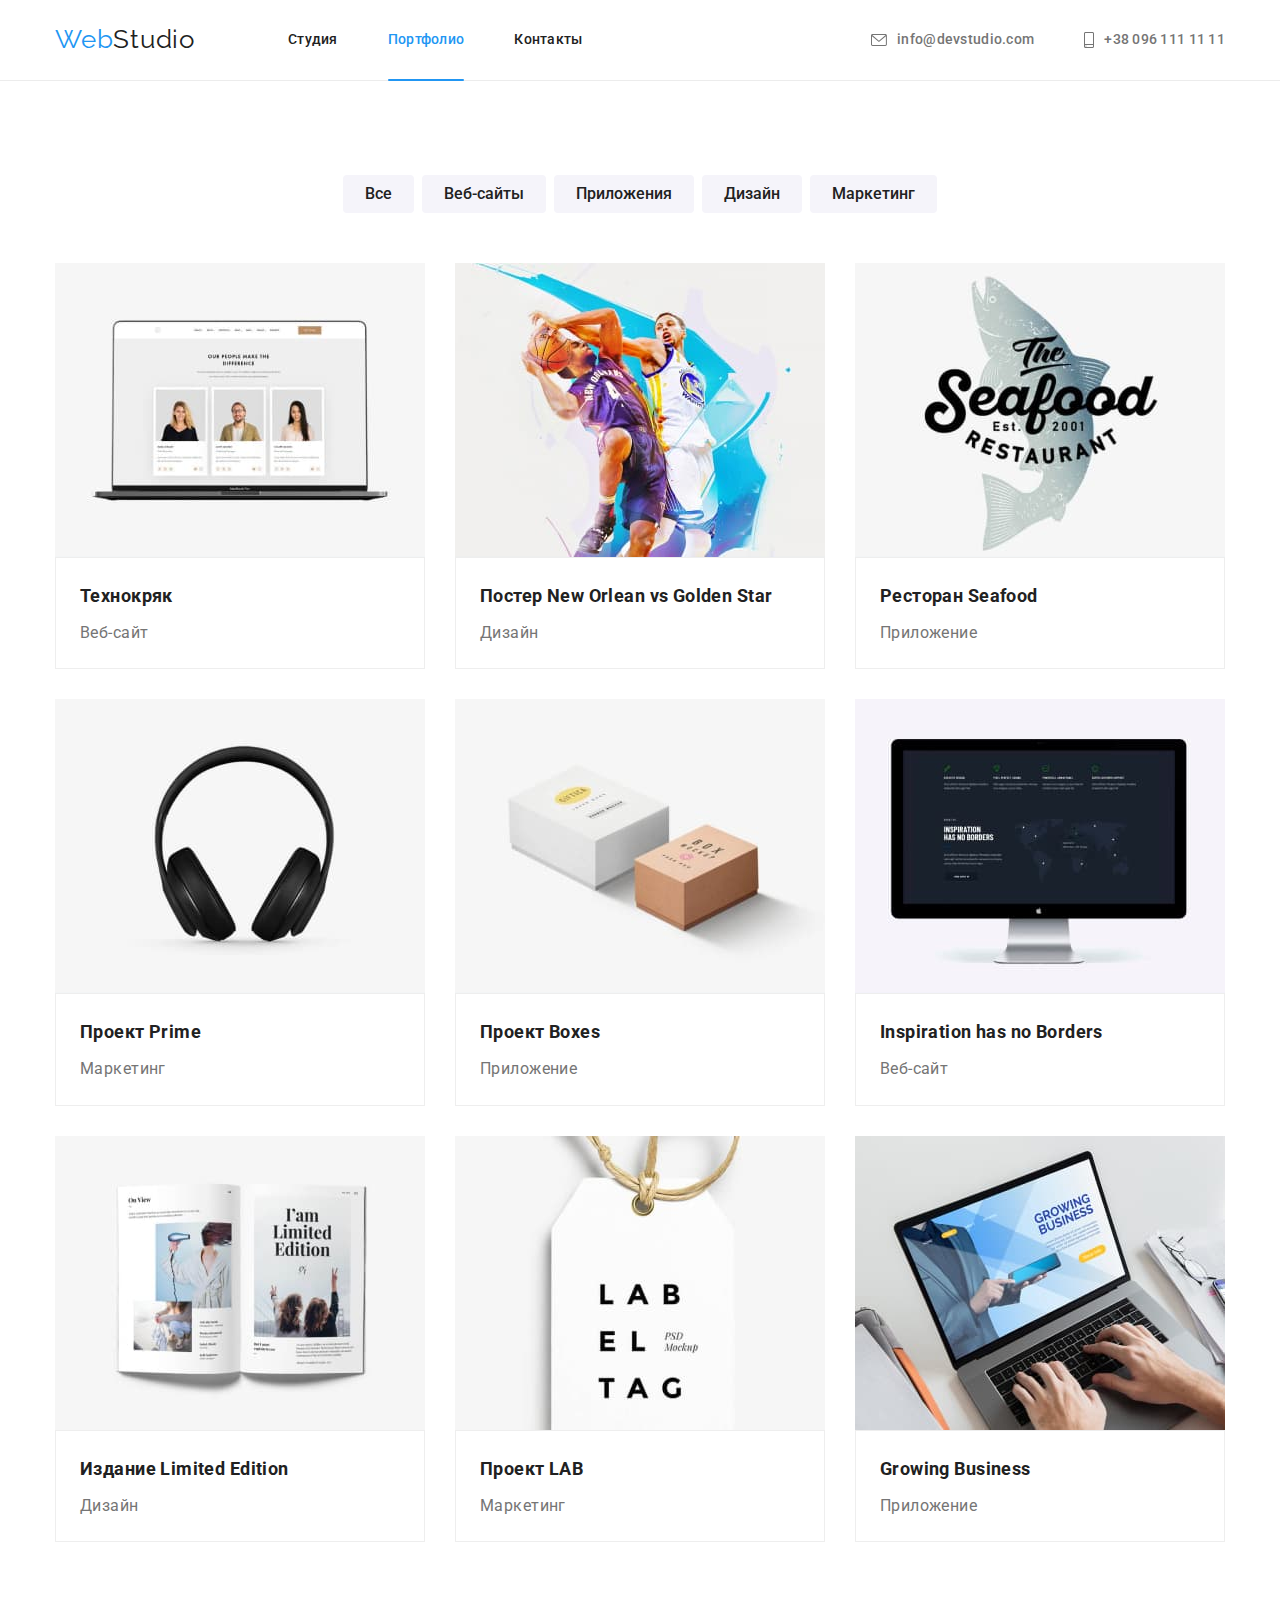
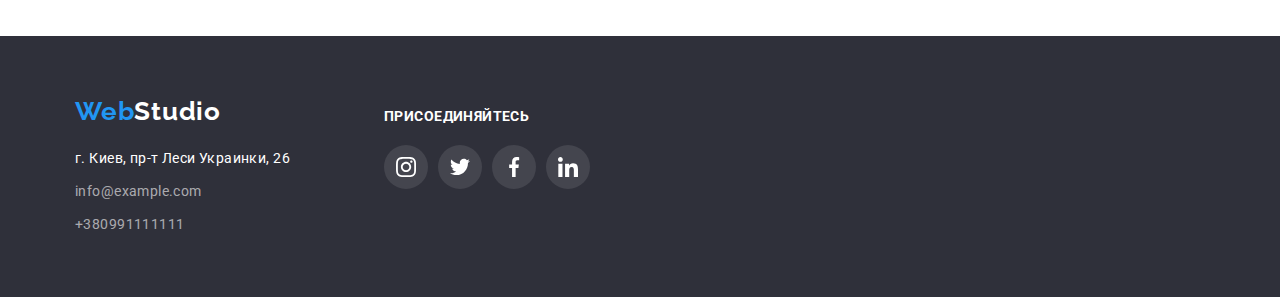
==== portfolio.html @ 479eb53b "homework-05" ====
<!DOCTYPE html>
<html lang="ru">
<head>
    <meta charset="UTF-8">
    <meta http-equiv="X-UA-Compatible" content="IE=edge">
    <meta name="viewport" content="width=device-width, initial-scale=1.0">
    <title>Document</title>
    <link rel="preconnect" href="https://fonts.googleapis.com">
    <link rel="preconnect" href="https://fonts.gstatic.com" crossorigin>
    <link href="https://fonts.googleapis.com/css2?family=Raleway:wght@700&family=Roboto:wght@400;500;700;900&display=swap"
        rel="stylesheet">
    <link rel="stylesheet" href="https://cdnjs.cloudflare.com/ajax/libs/modern-normalize/1.1.0/modern-normalize.min.css">
    <link rel="stylesheet" href="./css/styles.css">
</head>
<body class="body">
     <!-- навигация -->
    <header class="header">
        <div class="container header-box">
            <nav class="nav list">
                <a href="./index.html" class="logo-link">Web<span class="header-logo-part">Studio</span></a>
                <ul class="site-nav list">
                    <li class="item"><a href="./index.html" class="link">Студия</a></li>
                    <li class="item"><a href="./portfolio.html" class="current link">Портфолио</a></li>
                    <li class="item"><a href="" class="link">Контакты</a></li>
                </ul>
            </nav>
            <ul class="header-contacts">
                <li class="item">
                    <a href="" class="contact-link">
                        <svg class="contact-icon" width="16" height="12">
                            <use href="./images/icons.svg#icon-envelope"></use>
                        </svg>info@devstudio.com
                    </a>
                </li>
                <li class="item"><a href="" class="contact-link">
                        <svg class="contact-icon" width="10" height="16">
                            <use href="./images/icons.svg#icon-smartphone"></use>
                        </svg>+38 096 111 11 11</a>
                </li>
            </ul>
        </div>
    </header>
    <main>
        <!-- Фильтр -->
        <section class="projects section">
            <div class="container">
                <ul class="button list">
                    <li class="button-item"><button type="button" class="filter-button">Все</button></li>
                    <li class="button-item"><button type="button" class="filter-button">Веб-сайты</button></li>
                    <li class="button-item"><button type="button" class="filter-button">Приложения</button></li>
                    <li class="button-item"><button type="button" class="filter-button">Дизайн</button></li>
                    <li class="button-item"><button type="button" class="filter-button">Маркетинг</button></li>
                </ul>
                                
                <!-- Проджекты -->
                <ul class="our-projects list">
                    <li class="card"> 
                        <a class="card-link" href="">
                            <div class="image-container">
                                <img src="./images/image1.jpg" class="poster" width="370" height="294" alt="Ноутбук с открытой страницей команды">
                                <div class="thumb">
                                    <p class="thumb-text">Технокряк это современная площадка распространения коронавируса. Компании используют эту платформу для цифрового
                                    шпионажа и атак на защищённые сервера конкурентов.</p>
                                </div>
                            </div>
                            <div class="text-container">
                                <h3 class="description">Технокряк</h3>
                                <p class="text">Веб-сайт</p>
                            </div>
                        </a>
                        
            
                    </li>
                    <li class="card">
                        <a class="card-link" href="">
                            <div class="image-container">
                                <img src="./images/image2.jpg" class="poster" width="370" height="294" alt="Два парня играют в волейбол">
                                <div class="thumb">
                                    <p class="thumb-text">Технокряк это современная площадка распространения коронавируса. Компании используют эту
                                        платформу для цифрового
                                        шпионажа и атак на защищённые сервера конкурентов.</p>
                                </div>
                            </div>
                            <div class="text-container">
                                <h3 class="description">Постер New Orlean vs Golden Star</h3>
                                <p class="text">Дизайн</p>
                            </div>
                        </a>
                        
            
                    </li>
                    <li class="card">
                        <a class="card-link" href="">
                            <div class="image-container">
                                <img src="./images/image3.jpg" class="poster" width="370" height="294" alt="Лого ресторана сифуд">
                                <div class="thumb">
                                    <p class="thumb-text">Технокряк это современная площадка распространения коронавируса. Компании используют эту платформу для цифрового
                                    шпионажа и атак на защищённые сервера конкурентов.</p>
                                </div>
                            </div>
                            <div class="text-container">
                                <h3 class="description">Ресторан Seafood</h3>
                                <p class="text">Приложение</p>
                            </div>
                        </a>
                       
            
                    </li>
                    <li class="card">
                        <a class="card-link" href="">
                            <div class="image-container">
                                <img src="./images/image4.jpg" class="poster" width="370" height="294" alt="Черные наушники">
                                <div class="thumb">
                                    <p class="thumb-text">Технокряк это современная площадка распространения коронавируса. Компании используют эту платформу для цифрового
                                    шпионажа и атак на защищённые сервера конкурентов.</p>
                                </div>
                            </div>
                            <div class="text-container">
                                <h3 class="description">Проект Prime</h3>
                                <p class="text">Маркетинг</p>
                            </div>
                        </a>
                        
            
                    </li>
                    <li class="card">
                        <a class="card-link" href="">
                        <div class="image-container">
                            <img src="./images/image5.jpg" class="poster" width="370" height="294" alt="Две коробки">
                            <div class="thumb">
                                    <p class="thumb-text">Технокряк это современная площадка распространения коронавируса. Компании используют эту платформу для цифрового
                                    шпионажа и атак на защищённые сервера конкурентов.</p>
                                </div>
                        </div>
                        <div class="text-container">
                            <h3 class="description">Проект Boxes</h3>
                            <p class="text">Приложение</p>
                        </div>
                        </a>
                        
            
                    </li>
                    <li class="card">
                        <a class="card-link" href="" >
                            <div class="image-container">
                                <img src="./images/image6.jpg" class="poster" width="370" height="294" alt="Монитор с открытым сайтом">
                                <div class="thumb">
                                    <p class="thumb-text">Технокряк это современная площадка распространения коронавируса. Компании используют эту платформу для цифрового
                                    шпионажа и атак на защищённые сервера конкурентов.</p>
                                </div>
                            </div>
                            <div class="text-container">
                                <h3 class="description">Inspiration has no Borders</h3>
                                <p class="text">Веб-сайт</p>
                            </div>
                        </a>
                        
            
                    </li>
                    <li class="card">
                        <a class="card-link" href="" >
                            <div class="image-container">
                                <img src="./images/image7.jpg" class="poster" width="370" height="294" alt="Открытая книга">
                                <div class="thumb">
                                    <p class="thumb-text">Технокряк это современная площадка распространения коронавируса. Компании используют эту платформу для цифрового
                                    шпионажа и атак на защищённые сервера конкурентов.</p>
                                </div>
                            </div>
                            <div class="text-container">
                                <h3 class="description">Издание Limited Edition</h3>
                                <p class="text">Дизайн</p>
                            </div>
                        </a>
                       
            
                    </li>
                    <li class="card">
                        <a class="card-link" href="" >
                            <div class="image-container">
                                <img src="./images/image8.jpg" class="poster" width="370" height="294" alt="Лейба с названием компании">
                                <div class="thumb">
                                    <p class="thumb-text">Технокряк это современная площадка распространения коронавируса. Компании используют эту платформу для цифрового
                                    шпионажа и атак на защищённые сервера конкурентов.</p>
                                </div>
                            </div>
                            <div class="text-container">
                                <h3 class="description">Проект LAB</h3>
                                <p class="text">Маркетинг</p>
                            </div>
                        </a>
                        
            
                    </li>
                    <li class="card">
                        <a class="card-link" href="" >
                            <div class="image-container">
                                <img src="./images/image9.jpg" class="poster" width="370" height="294" alt="Работа за ноутбуком">
                                <div class="thumb">
                                    <p class="thumb-text">Технокряк это современная площадка распространения коронавируса. Компании используют эту платформу для цифрового
                                    шпионажа и атак на защищённые сервера конкурентов.</p>
                                </div>
                            </div>
                            <div class="text-container">
                                <h3 class="description">Growing Business</h3>
                                <p class="text">Приложение</p>
                            </div>
                        </a>
                       
            
                    </li>
                </ul>
            </div>
            
        </section>
    </main>
    <!-- футер -->
        <footer class="footer">
            <div class="container footer-box">
                <div class="footer-info">
                    <div class="logo-container">
                        <a href="./index.html" class="logo-link">Web<span class="footer-logo-part">Studio</span></a>
                    </div>
        
                    <address>
                        <p class="address">г. Киев, пр-т Леси Украинки, 26</p>
                        <div class="contacts">
                            <a href="mailto:info@example.com" class="contact-footer">info@example.com</a>
                            <a href="tel:+380991111111" class="contact-footer">+380991111111</a>
                        </div>
                    </address>
                </div>
                <div class="join-us">
                    <h3 class="join-text">Присоединяйтесь</h3>
                    <ul class="social-footer  list">
                        <li class="social-link-item">
                            <a class="social-link-footer" href="">
                                <svg class="icon-footer" width="20" height="20">
                                    <use href="./images/icons.svg#icon-instagram"></use>
                                </svg>
                            </a>
                        </li>
                        <li class="social-link-item">
                            <a class="social-link-footer" href="">
                                <svg class="icon-footer" width="20" height="20">
                                    <use href="./images/icons.svg#icon-twitter"></use>
                                </svg>
                            </a>
                        </li>
                        <li class="social-link-item">
                            <a class="social-link-footer" href="">
                                <svg class="icon-footer" width="20" height="20">
                                    <use href="./images/icons.svg#icon-facebook"></use>
                                </svg>
                            </a>
                        </li>
                        <li class="social-link-item">
                            <a class="social-link-footer" href="">
                                <svg class="icon-footer" width="20" height="20">
                                    <use href="./images/icons.svg#icon-linkedin"></use>
                                </svg>
                            </a>
                        </li>
                    </ul>
                </div>
            </div>
        </footer>

    </body>

</html>
---- css/styles.css ----
:root {
  --primary-text-color: #212121;
  --secondary-text-color: #757575;
  --text-color: #ffffff;
  --primary-background-color: #e5e5e5;
  --secondary-background-color: #2f303a;
  --background-color: #f5f4fa;
  --accent-color: #2196f3;
  --accent-color-hover: #188ce8;
  --contacts-footer-color: rgba(255, 255, 255, 0.6);
  --outline-color: #eeeeee;
  --border-color: #ececec;
}
html {
  box-sizing: border-box;
}

*,
*::before,
*::after {
  box-sizing: inherit;
}

.body {
  color: var(--primary-text-color);
  font-family: Roboto, sans-serif;
  font-size: 14px;
  letter-spacing: 0.03em;
}
h1,
h2,
h3,
h4,
h5,
h6,
p {
  margin-top: 0px;
  margin-bottom: 0px;
}

img {
  display: block;
  width: 100%;
  height: auto;
}

/* navigation */

.nav.list {
  display: flex;
  align-items: center;
}

.header {
  align-items: center;
  border-bottom: 1px solid var(--border-color);
}

.logo-link {
  color: var(--accent-color);
  font-family: Raleway;
  font-size: 26px;
  line-height: 1.19;
  letter-spacing: 0.03em;
  text-decoration: none;
  margin-right: 93px;
  padding-top: 24px;
  padding-bottom: 25px;
}

.header-logo-part {
  color: var(--primary-text-color);
}

.nav .site-nav {
  display: flex;
  list-style: none;
  font-weight: 500;
  line-height: 1.14;
  letter-spacing: 0.02em;
}

.site-nav .item {
  position: relative;
  padding-top: 32px;
  padding-bottom: 32px;
}

.site-nav .item + .item {
  margin-left: 50px;
}

.header-contacts .item + .item {
  margin-left: 50px;
}

.link:hover,
.link:focus {
  color: var(--accent-color);
}

.site-nav .link {
  display: block;
  color: var(--primary-text-color);
  letter-spacing: 0.02em;
  text-decoration: none;

  transition-property: color;
  transition-duration: 250ms;
  transition-timing-function: cubic-bezier(0.4, 0, 0.2, 1);
}

.link:hover,
.link:focus {
  color: var(--accent-color);
}

.current::after {
  content: "";
  position: absolute;
  bottom: -1px;
  left: 0px;
  height: 2px;
  width: 100%;
  background-color: var(--accent-color);
  border-radius: 2px;
}

.header-contacts {
  display: flex;
  margin-left: auto;
  list-style: none;
  font-weight: 500;
  line-height: 1.14;
  margin-top: 0px;
  margin-bottom: 0px;
  padding-left: 0px;
}

.contact-link {
  display: flex;
  color: var(--secondary-text-color);
  font-weight: 500;
  letter-spacing: 0.02em;
  text-decoration: none;
  align-items: center;
  padding-top: 32px;
  padding-bottom: 32px;

  transition-property: color;
  transition-duration: 250ms;
  transition-timing-function: cubic-bezier(0.4, 0, 0.2, 1);
}

.contact-link:hover,
.contact-link:focus {
  color: var(--accent-color);
}

.contact-icon {
  fill: var(--secondary-text-color);
  transition-property: fill;
  transition-duration: 250ms;
  transition-timing-function: cubic-bezier(0.4, 0, 0.2, 1);
}

.contact-link:hover .contact-icon,
.contact-link:focus .contact-icon {
  fill: var(--accent-color);
}

.header-box {
  display: flex;
  align-items: center;
}

.contact-icon {
  margin-right: 10px;
}

/* hero */

.hero {
  max-width: 1600px;
  margin: 0 auto;
  background-color: var(--secondary-background-color);
  text-align: center;
  background-image: linear-gradient(
      to right,
      rgba(47, 48, 58, 0.4),
      rgba(47, 48, 58, 0.4)
    ),
    url(../images/bcgr.jpg);
  background-position: center;
  background-repeat: no-repeat;
  background-size: cover;
}

.hero-title {
  color: var(--text-color);
  font-weight: 900;
  font-size: 44px;
  line-height: 1.36;
  letter-spacing: 0.06em;
  text-align: center;
  text-transform: uppercase;
  margin-top: 0px;
  margin-bottom: 30px;
}

.order {
  background-color: var(--accent-color);
  color: var(--text-color);
  font-family: inherit;
  font-weight: 700;
  font-size: 16px;
  line-height: 1.88;
  cursor: pointer;
  border-radius: 4px;
  padding: 10px 32px;
  min-width: 200px;
  text-align: center;
  border: none;

  transition-property: background-color;
  transition-duration: 250ms;
  transition-timing-function: cubic-bezier(0.4, 0, 0.2, 1);
}

.list {
  list-style: none;
  margin: 0px;
  padding: 0px;
}

/* advantages */

.container {
  width: 1200px;
  margin-left: auto;
  margin-right: auto;
  margin-top: 0px;
  padding: 0px 15px;
}

.pros .list {
  display: flex;
  justify-content: space-between;
}

.pros .item {
  width: 270px;
}

.icon-pros {
  display: flex;
  background-color: var(--background-color);
  justify-content: center;
  padding-top: 25px;
  padding-bottom: 25px;
  margin-bottom: 30px;
}

.backdrop {
  position: fixed;
  top: 0;
  left: 0;
  width: 100%;
  height: 100%;
  background-color: rgba(0, 0, 0, 0.2);
  opacity: 1;
  transition: opacity 250ms cubic-bezier(0.4, 0, 0.2, 1);
}

.modal {
  position: absolute;
  top: 50%;
  left: 50%;
  min-width: 528px;
  min-height: 581px;
  background-color: var(--text-color);
  transform: translate(-50%, -50%) scale(1);
  transition: transform 250ms cubic-bezier(0.4, 0, 0.2, 1);
}
.modal-close {
  position: absolute;
  top: 8px;
  right: 8px;
  color: var(--text-color);
  width: 30px;
  height: 30px;
  background-image: url(../images/close.svg);
  background-position: center;
  background-size: cover;
  background-color: var(--text-color);
  border: none;
}

.backdrop.is-hidden {
  visibility: hidden;
  opacity: 0;
  pointer-events: none;
}

.backdrop.is-hidden .modal {
  transform: translate(-50%, -50%) scale(0.7);
}

/* What we do */

.services {
  background-color: var(--text-color);
}

.service-list {
  display: flex;
  justify-content: space-between;
}

.service-list .item {
  position: relative;
}

.image-description {
  position: absolute;
  bottom: 0px;
  left: 0px;
  width: 100%;
  height: 70px;
  background-color: rgba(47, 48, 58, 0.8);
  font-weight: 700;
  line-height: 1.17;
  color: var(--text-color);
  text-align: center;
  text-transform: uppercase;
}
.description-text {
  padding-top: 27px;
  padding-bottom: 27px;
}
/* Team */

.team {
  background-color: var(--background-color);
}

.team-member {
  font-weight: 500;
  font-size: 16px;
  line-height: 1.18;
  text-align: center;
  margin-top: 0px;
  margin-bottom: 10px;
}

.team.list {
  display: flex;
}

.team-item {
  background-color: var(--text-color);
  box-shadow: 0px 1px 3px rgba(0, 0, 0, 0.12), 0px 1px 1px rgba(0, 0, 0, 0.14),
    0px 2px 1px rgba(0, 0, 0, 0.2);
  border-radius: 0px 0px 4px 4px;
  margin-right: 30px;
}

.team-item:nth-child(4n + 4) {
  margin-right: 0px;
}

.text-box {
  padding-top: 30px;
  padding-bottom: 30px;
}

.social-media-link {
  display: flex;
  width: 44px;
  height: 44px;
  border-radius: 50%;
  align-items: center;
  justify-content: center;

  transition-property: background-color;
  transition-duration: 250ms;
  transition-timing-function: cubic-bezier(0.4, 0, 0.2, 1);
}

.social-media {
  display: flex;
  padding-left: 32px;
  padding-right: 32px;
  margin-top: 16px;
}

.social-media-item {
  display: flex;
  margin-right: 10px;
  align-items: center;
  justify-content: center;
}

.social-media-item:last-child {
  margin-right: 0px;
}

.social-media-link:hover,
.social-media-link:focus {
  background-color: var(--accent-color);
}

.list .icon-social-media {
  fill: #afb1b8;

  transition-property: fill;
  transition-duration: 250ms;
  transition-timing-function: cubic-bezier(0.4, 0, 0.2, 1);
}

.social-media-link:hover .icon-social-media {
  fill: var(--text-color);
}

/* sections content */

.section-description {
  font-weight: 700;
  line-height: 1.14;
  text-transform: uppercase;
  margin-top: 0px;
  margin-bottom: 10px;
}

.section-text,
.text {
  color: var(--secondary-text-color);
  margin-top: 0px;
  margin-bottom: 0px;
}

.section-text {
  line-height: 1.7;
  margin-top: 0px;
  margin-bottom: 0px;
}

.service-title,
.team-title,
.clients-title {
  font-weight: 700;
  font-size: 36px;
  line-height: 1.17;
  text-align: center;
  margin-top: 0px;
  margin-bottom: 50px;
}

.section {
  padding-top: 94px;
  padding-bottom: 94px;
}

.hero.section {
  padding-top: 200px;
  padding-bottom: 200px;
}

.section.pros {
  padding-bottom: 0px;
}

.order:hover,
.order:focus {
  background-color: var(--accent-color-hover);
}

.position {
  color: var(--secondary-text-color);
  font-size: 16px;
  line-height: 1.19;
  text-align: center;
  margin-top: 0px;
  margin-bottom: 0px;
}

/* Our clients */

.clients-list {
  display: flex;
  height: 92px;
  align-items: center;
  justify-content: center;
}
.clients-link {
  display: flex;
  width: 170px;
  height: 92px;
  border: 1px solid #afb1b8;
  border-radius: 4px;
  align-items: center;
  justify-content: center;

  transition-property: border;
  transition-duration: 250ms;
  transition-timing-function: cubic-bezier(0.4, 0, 0.2, 1);
}

.clients-item {
  margin-right: 30px;
}

.clients-item:last-child {
  margin-right: 0px;
}

.clients-icon {
  fill: #afb1b8;

  transition-property: fill;
  transition-duration: 250ms;
  transition-timing-function: cubic-bezier(0.4, 0, 0.2, 1);
}

.clients-link:hover {
  border: 1px solid var(--accent-color);
}

.clients-link:hover .clients-icon {
  fill: var(--accent-color);
}

/* footer */

.footer {
  background-color: var(--secondary-background-color);
  padding: 60px;
}

.footer .logo-link {
  font-family: Raleway;
  font-weight: 700;
}

.logo-container {
  margin-bottom: 20px;
}

.footer-logo-part {
  color: var(--text-color);
}

address {
  font-style: normal;
}

.address {
  color: var(--text-color);
  line-height: 1.7;
  margin-bottom: 9px;
}

.contacts {
  display: flex;
  flex-direction: column;
}

.contact-footer:not(:last-child) {
  margin-bottom: 9px;
}

.contact-footer {
  color: var(--contacts-footer-color);
  line-height: 1.7;
  letter-spacing: 0.03em;
  text-decoration: none;
}

.join-us {
  color: var(--text-color);
  margin-left: 70px;
}

.join-text {
  font-size: 14px;
  text-transform: uppercase;
  line-height: 1.17;
  padding-top: 12px;
  margin-bottom: 20px;
}

.footer-box {
  display: flex;
  align-items: flex-start;
}

.social-footer {
  display: flex;
}

.social-link-item {
  width: 44px;
}

.social-link-item:not(:last-child) {
  margin-right: 10px;
}

.social-link-footer {
  display: flex;
  background-color: rgba(255, 255, 255, 0.1);
  justify-content: center;
  align-items: center;
  height: 44px;
  border-radius: 50%;

  transition-property: background-color;
  transition-duration: 250ms;
  transition-timing-function: cubic-bezier(0.4, 0, 0.2, 1);
}

.social-link-footer:hover,
.social-link-footer:focus {
  background-color: var(--accent-color);
}

.icon-footer {
  fill: var(--text-color);
}

/* PORTFOLIO */

.link.current {
  color: var(--accent-color);
}

.projects {
  background-color: var(--text-color);
}

.button.list {
  display: flex;
  justify-content: center;
  margin-bottom: 50px;
}

.filter-button {
  background-color: var(--background-color);
  color: var(--primary-text-color);
  cursor: pointer;
  font-family: inherit;
  font-weight: 500;
  font-size: 16px;
  line-height: 1.63;
  text-align: center;
  border: none;
  border-radius: 4px;
  padding: 6px 22px;
  transition-property: background-color, color, box-shadow;
  transition-duration: 250ms;
  transition-timing-function: cubic-bezier(0.4, 0, 0.2, 1);
}

.filter-button:hover,
.filter-button:focus {
  box-shadow: 0px 3px 1px rgba(0, 0, 0, 0.1), 0px 1px 2px rgba(0, 0, 0, 0.08),
    0px 2px 2px rgba(0, 0, 0, 0.12);
  background-color: var(--accent-color);
  color: var(--text-color);
}

.button-item:not(:last-child) {
  margin-right: 8px;
}

.description {
  color: var(--primary-text-color);
  font-weight: 700;
  font-size: 18px;
  line-height: 2;
  margin-bottom: 4px;
}

.our-projects {
  display: flex;
  flex-wrap: wrap;
  margin-left: -30px;
  margin-bottom: -30px;
}

.text-container {
  padding: 20px 24px;
  border: 1px solid var(--outline-color);
}

.our-projects > .card {
  flex-basis: calc(100% / 3 - 30px);
  margin-left: 30px;
  margin-bottom: 30px;
}

.card-link:hover,
.card-link:focus {
  box-shadow: 0px 1px 1px rgba(0, 0, 0, 0.12), 0px 4px 4px rgba(0, 0, 0, 0.06),
    1px 4px 6px rgba(0, 0, 0, 0.16);
}

.card-link {
  display: block;
  text-decoration: none;

  transition-property: box-shadow;
  transition-duration: 250ms;
  transition-timing-function: cubic-bezier(0.4, 0, 0.2, 1);
}

.our-projects:nth-child(3n + 1) {
  margin-left: 0px;
}

.our-projects .text {
  font-size: 16px;
  line-height: 1.9;
}

.image-container {
  position: relative;
  overflow: hidden;
}
.thumb {
  position: absolute;
  top: 0;
  left: 0;
  width: 100%;
  height: 100%;
  background-color: rgba(33, 150, 243, 0.9);
  font-size: 18px;
  line-height: 1.5;
  color: var(--text-color);
  transform: translateY(100%);
  transition-property: transform;
  transition-duration: 250ms;
  transition-timing-function: cubic-bezier(0.4, 0, 0.2, 1);
}

.card-link:hover .thumb,
.card-link:focus .thumb {
  transform: translate(0, 0);
}

.thumb-text {
  padding: 63px 24px;
}
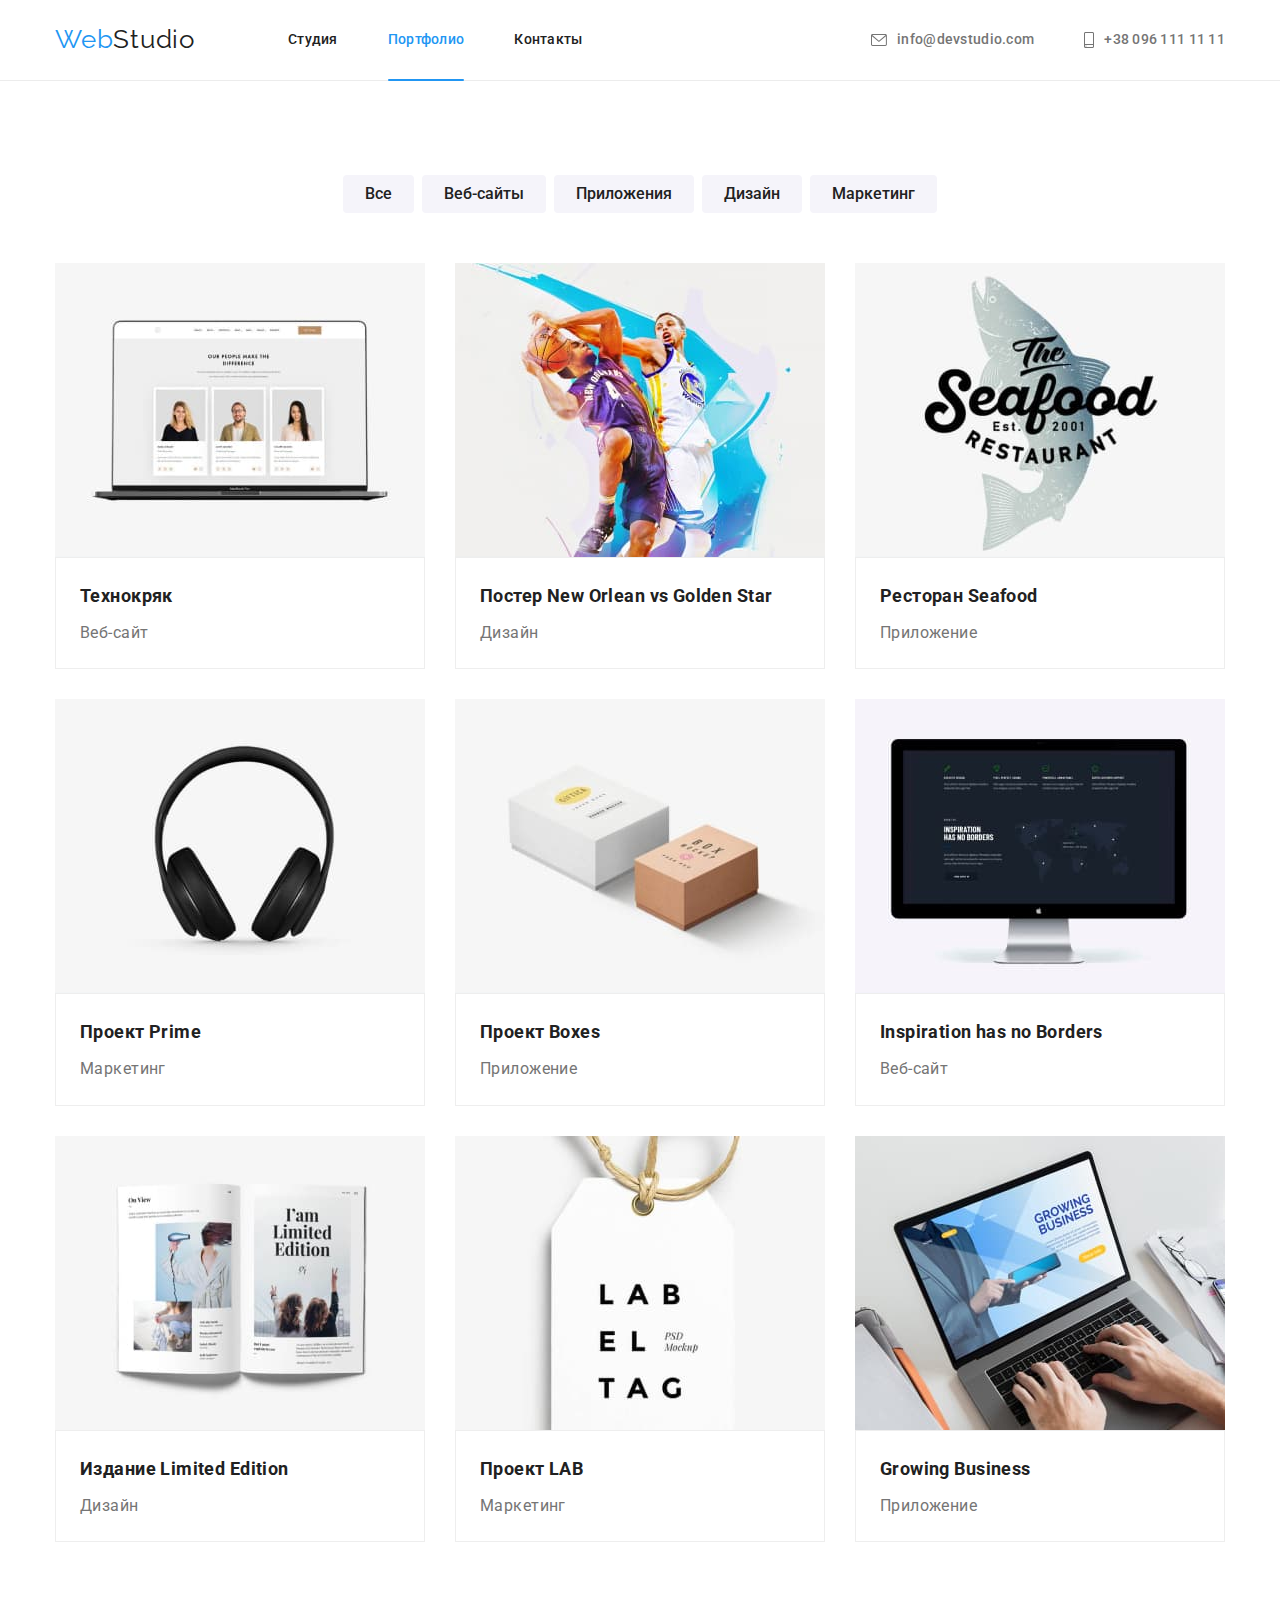
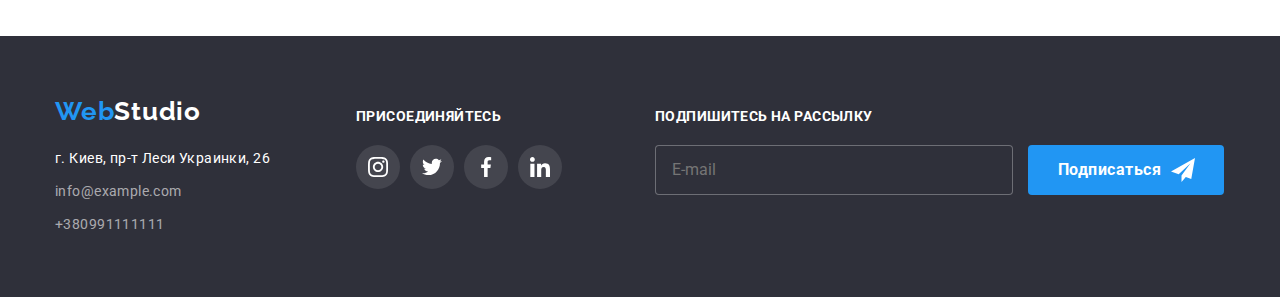
==== commit 8e9e79dd: "homework-06" ====
--- a/portfolio.html
+++ b/portfolio.html
@@ -221,7 +221,7 @@
                         <a href="./index.html" class="logo-link">Web<span class="footer-logo-part">Studio</span></a>
                     </div>
         
-                    <address>
+                    <address class="footer-address">
                         <p class="address">г. Киев, пр-т Леси Украинки, 26</p>
                         <div class="contacts">
                             <a href="mailto:info@example.com" class="contact-footer">info@example.com</a>
@@ -262,9 +262,23 @@
                         </li>
                     </ul>
                 </div>
+                <div class="follow">
+                    <h3 class="join-text">Подпишитесь на рассылку</h3>
+                    <form class="follow-us">
+                        <label class="follow-label" for="follow"></label>
+                        <input class="follow-form" type="email" name="follow" id="follow" placeholder="E-mail">
+                        <button class="follow-submit" type="submit">
+                            <span>Подписаться</span>
+                            <svg class="icon-follow" width="24" height="24">
+                                <use href="./images/icons.svg#icon-send"></use>
+                            </svg>
+                        </button>
+                    </form>
+                </div>
+        
             </div>
         </footer>
 
-    </body>
+</body>
 
 </html>--- a/css/styles.css
+++ b/css/styles.css
@@ -261,51 +261,6 @@
   margin-bottom: 30px;
 }
 
-.backdrop {
-  position: fixed;
-  top: 0;
-  left: 0;
-  width: 100%;
-  height: 100%;
-  background-color: rgba(0, 0, 0, 0.2);
-  opacity: 1;
-  transition: opacity 250ms cubic-bezier(0.4, 0, 0.2, 1);
-}
-
-.modal {
-  position: absolute;
-  top: 50%;
-  left: 50%;
-  min-width: 528px;
-  min-height: 581px;
-  background-color: var(--text-color);
-  transform: translate(-50%, -50%) scale(1);
-  transition: transform 250ms cubic-bezier(0.4, 0, 0.2, 1);
-}
-.modal-close {
-  position: absolute;
-  top: 8px;
-  right: 8px;
-  color: var(--text-color);
-  width: 30px;
-  height: 30px;
-  background-image: url(../images/close.svg);
-  background-position: center;
-  background-size: cover;
-  background-color: var(--text-color);
-  border: none;
-}
-
-.backdrop.is-hidden {
-  visibility: hidden;
-  opacity: 0;
-  pointer-events: none;
-}
-
-.backdrop.is-hidden .modal {
-  transform: translate(-50%, -50%) scale(0.7);
-}
-
 /* What we do */
 
 .services {
@@ -534,7 +489,7 @@
 
 .footer {
   background-color: var(--secondary-background-color);
-  padding: 60px;
+  padding: 60px 0px;
 }
 
 .footer .logo-link {
@@ -552,6 +507,10 @@
 
 address {
   font-style: normal;
+}
+
+.footer-info {
+  width: 231px;
 }
 
 .address {
@@ -577,7 +536,6 @@
 }
 
 .join-us {
-  color: var(--text-color);
   margin-left: 70px;
 }
 
@@ -587,6 +545,7 @@
   line-height: 1.17;
   padding-top: 12px;
   margin-bottom: 20px;
+  color: var(--text-color);
 }
 
 .footer-box {
@@ -628,6 +587,51 @@
   fill: var(--text-color);
 }
 
+.follow {
+  margin-left: 93px;
+}
+
+.follow-form {
+  width: 358px;
+  height: 50px;
+  background-color: var(--secondary-background-color);
+  border: 1px solid rgba(255, 255, 255, 0.3);
+  border-radius: 4px;
+  padding: 15px 16px;
+  color: #ffffff;
+  margin-right: 12px;
+}
+.follow-form::placeholder {
+  font-size: 16px;
+  line-height: 1.25;
+}
+
+.follow-submit {
+  display: inline-flex;
+  justify-content: center;
+  align-items: center;
+  background-color: var(--accent-color);
+  color: var(--text-color);
+  border: none;
+  border-radius: 4px;
+  font-weight: 700;
+  font-size: 16px;
+  line-height: 1.87;
+  letter-spacing: 00.03em;
+  width: 196px;
+  height: 50px;
+
+  transition: background-color 250ms cubic-bezier(0.4, 0, 0.2, 1);
+}
+
+.follow-submit:hover,
+.follow-submit:focus {
+  background-color: var(--accent-color-hover);
+}
+
+.icon-follow {
+  margin-left: 10px;
+}
 /* PORTFOLIO */
 
 .link.current {
@@ -727,6 +731,7 @@
   position: relative;
   overflow: hidden;
 }
+
 .thumb {
   position: absolute;
   top: 0;
@@ -751,3 +756,212 @@
 .thumb-text {
   padding: 63px 24px;
 }
+
+/* Modal */
+
+.backdrop.is-hidden {
+  visibility: hidden;
+  opacity: 0;
+  pointer-events: none;
+}
+
+.backdrop.is-hidden .modal {
+  transform: translate(-50%, -50%) scale(0.7);
+}
+
+.backdrop {
+  position: fixed;
+  top: 0;
+  left: 0;
+  width: 100%;
+  height: 100%;
+  background-color: rgba(0, 0, 0, 0.2);
+  opacity: 1;
+  transition: opacity 250ms cubic-bezier(0.4, 0, 0.2, 1);
+}
+
+.modal {
+  position: absolute;
+  top: 50%;
+  left: 50%;
+  min-width: 528px;
+  min-height: 581px;
+  background-color: var(--text-color);
+  transform: translate(-50%, -50%) scale(1);
+  transition: transform 250ms cubic-bezier(0.4, 0, 0.2, 1);
+}
+.modal-close {
+  position: absolute;
+  top: 8px;
+  right: 8px;
+  background-color: #ffffff;
+  border: none;
+  cursor: pointer;
+}
+
+.icon-container {
+  display: flex;
+  justify-content: center;
+  align-items: center;
+  width: 30px;
+  height: 30px;
+  border: 1px solid rgba(0, 0, 0, 0.1);
+  border-radius: 50%;
+}
+
+.icon-close {
+  fill: rgba(0, 0, 0, 1);
+  transition: fill 250ms cubic-bezier(0.4, 0, 0.2, 1);
+}
+
+.modal-close:hover .icon-close,
+.modal-close:focus .icon-close {
+  fill: var(--accent-color);
+}
+
+.terms {
+  color: var(--accent-color);
+}
+
+.modal-form {
+  display: flex;
+  flex-direction: column;
+  align-items: center;
+}
+.form-container {
+  padding: 40px;
+}
+
+.modal-label {
+  display: flex;
+  align-items: center;
+  position: relative;
+  margin-bottom: 4px;
+  font-size: 12px;
+  color: var(--secondary-text-color);
+}
+
+.policy-text {
+  font-size: 14px;
+}
+
+.callback {
+  font-size: 20px;
+  font-weight: 700;
+  margin-bottom: 12px;
+}
+
+.field-container {
+  position: relative;
+  display: flex;
+  flex-direction: column;
+}
+
+.input-container {
+  position: relative;
+  display: flex;
+  align-items: center;
+}
+.icon-modal {
+  position: absolute;
+  top: 11px;
+  left: 12px;
+  transition: fill 250ms cubic-bezier(0.4, 0, 0.2, 1);
+}
+
+.checkbox-icon {
+  position: absolute;
+  top: 0;
+  left: 0;
+  display: inline-block;
+  width: 16px;
+  height: 15px;
+  border: 2px solid var(--primary-text-color);
+  border-radius: 2px;
+}
+.icon-checked {
+  position: absolute;
+  top: 0;
+  left: 0;
+  display: inline-block;
+  border-radius: 2px;
+  background-color: var(--accent-color);
+  opacity: 0;
+  transition: opacity 250ms cubic-bezier(0.4, 0, 0.2, 1);
+}
+
+.checkbox:checked ~ .icon-checked {
+  opacity: 1;
+}
+
+.modal-input {
+  width: 448px;
+  height: 40px;
+  padding-left: 42px;
+  margin-bottom: 10px;
+  border: 1px solid rgba(33, 33, 33, 0.2);
+  border-radius: 2px;
+  overflow: hidden;
+  transition: border 250ms cubic-bezier(0.4, 0, 0.2, 1),
+    outline 250ms cubic-bezier(0.4, 0, 0.2, 1);
+}
+
+.modal-input:focus + .icon-modal {
+  fill: var(--accent-color);
+}
+
+.modal-input:focus {
+  border: 1px solid var(--accent-color);
+  outline: none;
+}
+.comments {
+  margin-top: 4px;
+  margin-bottom: 20px;
+  padding-left: 16px;
+  padding-top: 12px;
+  width: 448px;
+  height: 120px;
+  border: 1px solid rgba(33, 33, 33, 0.2);
+  border-radius: 2px;
+  resize: none;
+  transition: border 250ms cubic-bezier(0.4, 0, 0.2, 1),
+    outline 250ms cubic-bezier(0.4, 0, 0.2, 1);
+}
+
+.comments:focus {
+  border: 1px solid var(--accent-color);
+  outline: none;
+}
+
+.checkbox-container {
+  margin-bottom: 30px;
+}
+
+.checkbox {
+  appearance: none;
+  -moz-appearance: none;
+  -webkit-appearance: none;
+  padding-left: 24px;
+}
+.comments::placeholder {
+  color: rgba(117, 117, 117, 0.5);
+}
+
+.submit {
+  width: 200px;
+  height: 50px;
+  background-color: var(--accent-color);
+  border-radius: 4px;
+  border: none;
+  color: #ffffff;
+  font-weight: 700;
+  font-size: 16px;
+  line-height: 1.87;
+  letter-spacing: 0.06em;
+  transition: background-color 250ms cubic-bezier(0.4, 0, 0.2, 1);
+}
+
+.submit:hover,
+.submit:focus {
+  background-color: var(--accent-color-hover);
+}
